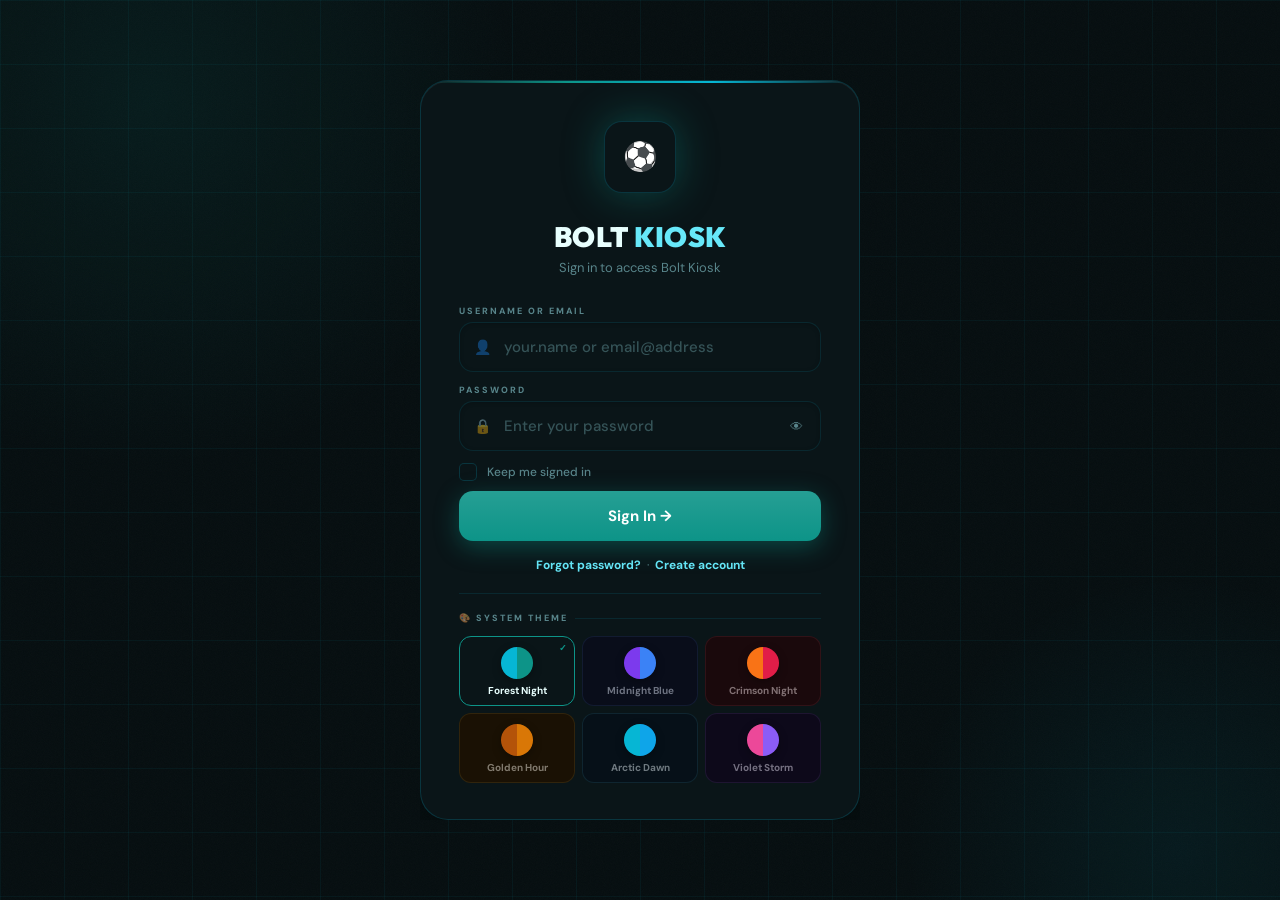
==== auth.html @ 54aefd0e "Add files via upload" ====
<!DOCTYPE html>
<html lang="en">
<head>
  <base target="_top">
  <meta name="viewport" content="width=device-width, initial-scale=1.0, viewport-fit=cover">
  <meta name="mobile-web-app-capable" content="yes">
  <meta name="apple-mobile-web-app-capable" content="yes">
  <link rel="preconnect" href="https://fonts.googleapis.com">
  <link rel="preconnect" href="https://fonts.gstatic.com" crossorigin>
  <link href="https://fonts.googleapis.com/css2?family=Outfit:wght@300;400;500;600;700;800;900&family=DM+Sans:wght@300;400;500;600;700&display=swap" rel="stylesheet">
  <style>
    /* ══════════════════════════════════════════════════
       THEME SYSTEM — 6 themes, CSS variables
    ══════════════════════════════════════════════════ */
    :root {
      /* Default: Forest Night (Bolt Teal) */
      --th-primary:#0d9488; --th-primary2:#0f766e;
      --th-primary-glow:rgba(13,148,136,0.4); --th-primary-soft:rgba(13,148,136,0.14);
      --th-accent:#06b6d4; --th-accent-soft:rgba(6,182,212,0.1);
      --th-ink:#060e10; --th-ink2:#0a1518; --th-ink3:#0d1c1f;
      --th-surface:rgba(255,255,255,0.04); --th-surface2:rgba(255,255,255,0.07);
      --th-rim:rgba(6,182,212,0.12); --th-rim2:rgba(6,182,212,0.2);
      --th-text:#e8fffe; --th-muted:rgba(165,243,252,0.5); --th-muted2:rgba(165,243,252,0.28);
      --th-val:#67e8f9; --th-val2:#a5f3fc;
      --th-grad1:rgba(13,148,136,0.1); --th-grad2:rgba(6,182,212,0.07);
      --th-bar:linear-gradient(90deg,transparent,#0d9488,#06b6d4,transparent);
    }
    [data-theme="midnight-blue"] {
      --th-primary:#3b82f6; --th-primary2:#1d4ed8;
      --th-primary-glow:rgba(59,130,246,0.35); --th-primary-soft:rgba(59,130,246,0.12);
      --th-accent:#7c3aed; --th-accent-soft:rgba(124,58,237,0.1);
      --th-ink:#060810; --th-ink2:#090d1a; --th-ink3:#0d1225;
      --th-surface:rgba(255,255,255,0.04); --th-surface2:rgba(255,255,255,0.07);
      --th-rim:rgba(100,150,255,0.1); --th-rim2:rgba(100,150,255,0.16);
      --th-text:#e8f0ff; --th-muted:rgba(232,240,255,0.45); --th-muted2:rgba(232,240,255,0.25);
      --th-val:#93c5fd; --th-val2:#c4b5fd;
      --th-grad1:rgba(59,130,246,0.07); --th-grad2:rgba(124,58,237,0.05);
      --th-bar:linear-gradient(90deg,transparent,#3b82f6,#7c3aed,transparent);
    }
    [data-theme="crimson-night"] {
      --th-primary:#e11d48; --th-primary2:#9f1239;
      --th-primary-glow:rgba(225,29,72,0.35); --th-primary-soft:rgba(225,29,72,0.12);
      --th-accent:#f97316; --th-accent-soft:rgba(249,115,22,0.1);
      --th-ink:#100608; --th-ink2:#1a090c; --th-ink3:#200d10;
      --th-surface:rgba(255,255,255,0.04); --th-surface2:rgba(255,255,255,0.07);
      --th-rim:rgba(255,100,120,0.1); --th-rim2:rgba(255,100,120,0.16);
      --th-text:#fff0f2; --th-muted:rgba(255,240,242,0.45); --th-muted2:rgba(255,240,242,0.25);
      --th-val:#fda4af; --th-val2:#fdba74;
      --th-grad1:rgba(225,29,72,0.07); --th-grad2:rgba(249,115,22,0.05);
      --th-bar:linear-gradient(90deg,transparent,#e11d48,#f97316,transparent);
    }
    [data-theme="golden-hour"] {
      --th-primary:#d97706; --th-primary2:#92400e;
      --th-primary-glow:rgba(217,119,6,0.35); --th-primary-soft:rgba(217,119,6,0.12);
      --th-accent:#b45309; --th-accent-soft:rgba(180,83,9,0.1);
      --th-ink:#0f0a04; --th-ink2:#1a1104; --th-ink3:#211608;
      --th-surface:rgba(255,255,255,0.04); --th-surface2:rgba(255,255,255,0.07);
      --th-rim:rgba(255,200,80,0.1); --th-rim2:rgba(255,200,80,0.16);
      --th-text:#fffbf0; --th-muted:rgba(255,251,240,0.45); --th-muted2:rgba(255,251,240,0.25);
      --th-val:#fcd34d; --th-val2:#fb923c;
      --th-grad1:rgba(217,119,6,0.07); --th-grad2:rgba(180,83,9,0.05);
      --th-bar:linear-gradient(90deg,transparent,#d97706,#b45309,transparent);
    }
    [data-theme="arctic-dawn"] {
      --th-primary:#0ea5e9; --th-primary2:#0369a1;
      --th-primary-glow:rgba(14,165,233,0.35); --th-primary-soft:rgba(14,165,233,0.12);
      --th-accent:#06b6d4; --th-accent-soft:rgba(6,182,212,0.1);
      --th-ink:#030a10; --th-ink2:#061018; --th-ink3:#081520;
      --th-surface:rgba(255,255,255,0.04); --th-surface2:rgba(255,255,255,0.07);
      --th-rim:rgba(100,220,255,0.1); --th-rim2:rgba(100,220,255,0.16);
      --th-text:#f0faff; --th-muted:rgba(240,250,255,0.45); --th-muted2:rgba(240,250,255,0.25);
      --th-val:#7dd3fc; --th-val2:#67e8f9;
      --th-grad1:rgba(14,165,233,0.07); --th-grad2:rgba(6,182,212,0.05);
      --th-bar:linear-gradient(90deg,transparent,#0ea5e9,#06b6d4,transparent);
    }
    [data-theme="violet-storm"] {
      --th-primary:#8b5cf6; --th-primary2:#6d28d9;
      --th-primary-glow:rgba(139,92,246,0.35); --th-primary-soft:rgba(139,92,246,0.12);
      --th-accent:#ec4899; --th-accent-soft:rgba(236,72,153,0.1);
      --th-ink:#080610; --th-ink2:#0d091a; --th-ink3:#110c22;
      --th-surface:rgba(255,255,255,0.04); --th-surface2:rgba(255,255,255,0.07);
      --th-rim:rgba(180,130,255,0.1); --th-rim2:rgba(180,130,255,0.16);
      --th-text:#f5f0ff; --th-muted:rgba(245,240,255,0.45); --th-muted2:rgba(245,240,255,0.25);
      --th-val:#c4b5fd; --th-val2:#f9a8d4;
      --th-grad1:rgba(139,92,246,0.07); --th-grad2:rgba(236,72,153,0.05);
      --th-bar:linear-gradient(90deg,transparent,#8b5cf6,#ec4899,transparent);
    }

    *,*::before,*::after{box-sizing:border-box;margin:0;padding:0}
    html,body{height:100%;height:100dvh;overflow:hidden}
    body{
      font-family:'DM Sans',sans-serif;
      background:var(--th-ink);
      color:var(--th-text);
      display:flex;align-items:center;justify-content:center;
    }

    /* BG */
    .bg{position:fixed;inset:0;z-index:0;pointer-events:none;overflow:hidden}
    .bg-noise{
      position:absolute;inset:0;opacity:0.028;
      background-image:url("data:image/svg+xml,%3Csvg viewBox='0 0 256 256' xmlns='http://www.w3.org/2000/svg'%3E%3Cfilter id='n'%3E%3CfeTurbulence type='fractalNoise' baseFrequency='0.9' numOctaves='4' stitchTiles='stitch'/%3E%3C/filter%3E%3Crect width='100%25' height='100%25' filter='url(%23n)'/%3E%3C/svg%3E");
      background-size:200px;
    }
    .bg-glow1{
      position:absolute;width:800px;height:800px;top:-300px;left:-250px;
      background:radial-gradient(circle,var(--th-grad1),transparent 65%);
      animation:glowDrift 30s ease-in-out infinite;
    }
    .bg-glow2{
      position:absolute;width:600px;height:600px;bottom:-250px;right:-200px;
      background:radial-gradient(circle,var(--th-grad2),transparent 65%);
      animation:glowDrift 22s ease-in-out infinite reverse;
    }
    .bg-grid{
      position:absolute;inset:0;
      background-image:linear-gradient(var(--th-rim) 1px,transparent 1px),
        linear-gradient(90deg,var(--th-rim) 1px,transparent 1px);
      background-size:64px 64px;opacity:0.5;
    }
    @keyframes glowDrift{0%,100%{transform:translate(0,0)}33%{transform:translate(50px,-40px)}66%{transform:translate(-35px,50px)}}

    /* CARD */
    .auth-wrap{
      position:relative;z-index:1;
      width:min(440px,96vw);
      max-height:96dvh;
      overflow-y:auto;
      scrollbar-width:none;
    }
    .auth-wrap::-webkit-scrollbar{display:none}
    .auth-card{
      background:var(--th-ink2);
      border:1px solid var(--th-rim2);
      border-radius:28px;
      padding:40px 38px 36px;
      box-shadow:0 40px 100px rgba(0,0,0,0.65),0 0 80px var(--th-grad1),inset 0 1px 0 rgba(255,255,255,0.06);
      animation:cardIn 0.6s cubic-bezier(0.22,0.68,0,1.1) both;
      position:relative;overflow:hidden;
    }
    .auth-card::before{
      content:'';position:absolute;top:0;left:0;right:0;height:2px;
      background:var(--th-bar);
    }
    @keyframes cardIn{from{opacity:0;transform:translateY(40px) scale(0.96)}to{opacity:1;transform:none}}

    /* LOGO */
    .logo-wrap{display:flex;align-items:center;justify-content:center;margin-bottom:26px}
    .logo-frame{
      width:72px;height:72px;border-radius:18px;
      background:var(--th-ink2);
      border:1px solid var(--th-rim2);
      padding:8px;display:flex;align-items:center;justify-content:center;overflow:hidden;
      box-shadow:0 0 40px var(--th-primary-glow);position:relative;
    }
    .logo-frame::before{
      content:'';position:absolute;inset:-4px;border-radius:22px;
      border:1.5px solid rgba(255,255,255,0.08);
      animation:framePulse 4s ease-in-out infinite;
    }
    @keyframes framePulse{0%,100%{opacity:0.5;transform:scale(1)}50%{opacity:1;transform:scale(1.04)}}
    .logo-frame img{width:100%;height:100%;object-fit:contain;border-radius:10px}
    .logo-fallback{position:absolute;inset:0;display:flex;align-items:center;justify-content:center;font-size:28px}

    /* PAGE TITLES */
    .page-view{display:none;animation:viewIn 0.3s ease both}
    .page-view.active{display:block}
    @keyframes viewIn{from{opacity:0;transform:translateX(12px)}to{opacity:1;transform:none}}
    .page-title{
      font-family:'Outfit',sans-serif;
      font-size:28px;font-weight:900;letter-spacing:0.5px;
      text-align:center;margin-bottom:4px;color:var(--th-text);
    }
    .page-title em{color:var(--th-val);font-style:normal}
    .page-sub{
      text-align:center;font-size:13px;color:var(--th-muted);
      margin-bottom:28px;font-weight:400;line-height:1.5;
    }

    /* FORM ELEMENTS */
    .field{display:flex;flex-direction:column;gap:5px;margin-bottom:12px}
    .field-label{font-size:9px;font-weight:800;text-transform:uppercase;letter-spacing:2px;color:var(--th-muted)}
    .field-wrap{position:relative}
    .field-icon{position:absolute;left:15px;top:50%;transform:translateY(-50%);font-size:14px;pointer-events:none;opacity:0.45;transition:opacity 0.2s}
    .field-wrap:focus-within .field-icon{opacity:0.9}
    .field-input{
      width:100%;padding:14px 14px 14px 44px;
      font-size:15px;font-family:'DM Sans',sans-serif;font-weight:500;
      background:var(--th-ink2);border:1.5px solid var(--th-rim);border-radius:14px;
      color:var(--th-text);transition:all 0.25s;outline:none;
      box-shadow:inset 0 1px 4px rgba(0,0,0,0.2);
    }
    .field-input::placeholder{color:var(--th-muted2)}
    .field-input:focus{border-color:var(--th-primary);box-shadow:0 0 0 4px var(--th-primary-glow),inset 0 1px 4px rgba(0,0,0,0.2)}
    .field-input.no-icon{padding-left:16px}
    .field-input.err{border-color:#ef4444;box-shadow:0 0 0 3px rgba(239,68,68,0.2)}
    .pw-toggle{position:absolute;right:14px;top:50%;transform:translateY(-50%);background:none;border:none;color:var(--th-muted);cursor:pointer;padding:4px;font-size:13px;line-height:1;transition:color 0.2s}
    .pw-toggle:hover{color:var(--th-text)}

    /* ERROR / SUCCESS MSGS */
    .form-msg{
      padding:10px 14px;border-radius:10px;font-size:12px;font-weight:600;
      margin-bottom:12px;display:none;line-height:1.5;
    }
    .form-msg.err{background:rgba(239,68,68,0.1);border:1px solid rgba(239,68,68,0.25);color:#fca5a5}
    .form-msg.ok{background:rgba(42,125,79,0.1);border:1px solid rgba(42,125,79,0.25);color:var(--th-val)}
    .form-msg.show{display:block}

    /* BUTTONS */
    .btn-primary{
      width:100%;padding:15px;margin-top:6px;
      font-family:'DM Sans',sans-serif;font-size:15px;font-weight:700;
      border:none;border-radius:14px;cursor:pointer;transition:all 0.2s;
      background:var(--th-primary);color:#fff;
      box-shadow:0 6px 24px var(--th-primary-glow);
      position:relative;overflow:hidden;
    }
    .btn-primary::after{content:'';position:absolute;inset:0;background:linear-gradient(180deg,rgba(255,255,255,0.1),transparent);border-radius:14px}
    .btn-primary:hover{background:var(--th-primary2);transform:translateY(-1px);box-shadow:0 10px 32px var(--th-primary-glow)}
    .btn-primary:active{transform:scale(0.98)}
    .btn-primary:disabled{opacity:0.45;cursor:not-allowed;transform:none}
    .btn-primary .btn-spinner{display:none;width:16px;height:16px;border-radius:50%;border:2px solid rgba(255,255,255,0.25);border-top-color:#fff;animation:spin 0.7s linear infinite;margin:0 auto}
    .btn-primary.loading .btn-text{display:none}
    .btn-primary.loading .btn-spinner{display:block}
    @keyframes spin{to{transform:rotate(360deg)}}

    /* LINKS */
    .link-row{text-align:center;margin-top:16px;font-size:12px;color:var(--th-muted)}
    .link-btn{background:none;border:none;color:var(--th-val);font-weight:700;cursor:pointer;font-family:'DM Sans',sans-serif;font-size:12px;text-decoration:none;transition:opacity 0.2s}
    .link-btn:hover{opacity:0.75;text-decoration:underline}

    /* DIVIDER */
    .divider{display:flex;align-items:center;gap:10px;margin:16px 0;color:var(--th-muted2);font-size:10px;font-weight:700;letter-spacing:1px;text-transform:uppercase}
    .divider::before,.divider::after{content:'';flex:1;height:1px;background:var(--th-rim)}

    /* REMEMBER ME */
    .check-row{display:flex;align-items:center;gap:10px;cursor:pointer;margin-bottom:4px}
    .check-box{width:18px;height:18px;border-radius:5px;border:1.5px solid var(--th-rim2);background:var(--th-ink2);flex-shrink:0;display:flex;align-items:center;justify-content:center;font-size:10px;color:transparent;transition:all 0.2s}
    input[type=checkbox]:checked+.check-box{background:var(--th-primary);border-color:var(--th-primary);color:#fff}
    input[type=checkbox]{display:none}
    .check-label{font-size:12px;color:var(--th-muted);font-weight:500}

    /* ════════════════════════════════════════
       THEME PICKER
    ════════════════════════════════════════ */
    .theme-section{margin-top:20px;padding-top:18px;border-top:1px solid var(--th-rim)}
    .theme-section-title{font-size:9px;font-weight:800;text-transform:uppercase;letter-spacing:2px;color:var(--th-muted);margin-bottom:12px;display:flex;align-items:center;gap:7px}
    .theme-section-title::after{content:'';flex:1;height:1px;background:var(--th-rim)}
    .theme-grid{display:grid;grid-template-columns:repeat(3,1fr);gap:7px}
    .theme-swatch{
      display:flex;flex-direction:column;align-items:center;gap:6px;
      padding:10px 8px 8px;border-radius:12px;
      border:1.5px solid var(--th-rim);background:var(--th-ink2);
      cursor:pointer;transition:all 0.2s;position:relative;
      -webkit-tap-highlight-color:transparent;
    }
    .theme-swatch:hover{border-color:var(--th-rim2);transform:translateY(-1px)}
    .theme-swatch.active{border-color:var(--ts-primary,#2A7D4F);box-shadow:0 0 0 2px rgba(var(--ts-primary-rgb,42 125 79),.25)}
    .theme-swatch.active::after{content:'✓';position:absolute;top:5px;right:7px;font-size:9px;font-weight:900;color:var(--ts-primary,#2A7D4F)}
    .ts-dot{
      width:32px;height:32px;border-radius:50%;
      background:conic-gradient(var(--ts-a,#2A7D4F) 0deg 180deg, var(--ts-b,#1A7A8A) 180deg 360deg);
      box-shadow:0 3px 10px rgba(0,0,0,0.3);flex-shrink:0;
    }
    .ts-name{font-size:10px;font-weight:700;color:var(--th-muted);text-align:center;line-height:1.2}
    .theme-swatch.active .ts-name{color:var(--th-text)}

    /* STRENGTH METER */
    .pw-strength{margin-top:5px;display:none}
    .pw-strength.show{display:block}
    .pw-strength-bar{height:3px;border-radius:2px;background:var(--th-rim);overflow:hidden}
    .pw-strength-fill{height:100%;border-radius:2px;transition:all 0.4s;width:0}
    .pw-strength-label{font-size:10px;font-weight:700;margin-top:4px;color:var(--th-muted)}

    /* BACK BUTTON */
    .back-btn{
      display:flex;align-items:center;gap:6px;
      background:none;border:none;color:var(--th-muted);
      font-family:'DM Sans',sans-serif;font-size:12px;font-weight:700;
      cursor:pointer;margin-bottom:20px;padding:0;transition:color 0.2s;
    }
    .back-btn:hover{color:var(--th-text)}

    /* EMAIL SENT STATE */
    .email-sent-state{text-align:center;padding:20px 0}
    .email-sent-icon{font-size:56px;margin-bottom:12px;animation:iconBounce 0.6s cubic-bezier(0.22,0.68,0,1.4) both}
    @keyframes iconBounce{from{transform:scale(0)}to{transform:scale(1)}}

    /* SHAKE */
    @keyframes shake{0%,100%{transform:translateX(0)}20%,60%{transform:translateX(-5px)}40%,80%{transform:translateX(5px)}}
    .shake{animation:shake 0.35s ease both}

    /* SCROLLBAR */
    ::-webkit-scrollbar{width:3px}
    ::-webkit-scrollbar-track{background:transparent}
    ::-webkit-scrollbar-thumb{background:var(--th-rim2);border-radius:99px}

    @media(max-height:680px){.auth-card{padding:28px 28px 24px}}
    @media(max-width:400px){.auth-card{padding:28px 20px 24px}.theme-grid{grid-template-columns:repeat(2,1fr)}}
  </style>
</head>
<body>

<div class="bg">
  <div class="bg-noise"></div>
  <div class="bg-grid"></div>
  <div class="bg-glow1"></div>
  <div class="bg-glow2"></div>
</div>

<div class="auth-wrap">
  <div class="auth-card" id="authCard">

    <!-- LOGO -->
    <div class="logo-wrap">
      <div class="logo-frame">
        <div class="logo-fallback" id="logoFallback">⚽</div>
        <img src="https://raw.githubusercontent.com/kevinwallace553-oss/bolt/2ce609ed7f22893b2cb2b91e7ddb20d856cbd056/Bolt%20submark.png"
          alt="Logo"
          onload="this.style.opacity='1';document.getElementById('logoFallback').style.display='none'"
          onerror="this.style.display='none';document.getElementById('logoFallback').style.display='flex'"
          style="opacity:0;transition:opacity 0.4s">
      </div>
    </div>

    <!-- ══════════════════ LOGIN VIEW ══════════════════ -->
    <div class="page-view active" id="viewLogin">
      <div class="page-title">BOLT <em>KIOSK</em></div>
      <div class="page-sub">Sign in to access Bolt Kiosk</div>

      <div class="form-msg err" id="loginErr"></div>

      <div class="field">
        <label class="field-label">Username or Email</label>
        <div class="field-wrap">
          <span class="field-icon">👤</span>
          <input class="field-input" id="loginUser" type="text" placeholder="your.name or email@address" autocomplete="username" autocapitalize="none" spellcheck="false">
        </div>
      </div>

      <div class="field">
        <label class="field-label">Password</label>
        <div class="field-wrap">
          <span class="field-icon">🔒</span>
          <input class="field-input" id="loginPass" type="password" placeholder="Enter your password" autocomplete="current-password">
          <button class="pw-toggle" onclick="togglePw('loginPass',this)" tabindex="-1">👁</button>
        </div>
      </div>

      <label class="check-row">
        <input type="checkbox" id="rememberMe">
        <div class="check-box">✓</div>
        <span class="check-label">Keep me signed in</span>
      </label>

      <button class="btn-primary" id="loginBtn" onclick="doLogin()">
        <span class="btn-text">Sign In →</span>
        <div class="btn-spinner"></div>
      </button>

      <div class="link-row">
        <button class="link-btn" onclick="showView('viewForgot')">Forgot password?</button>
        &nbsp;·&nbsp;
        <button class="link-btn" onclick="showView('viewRegister')">Create account</button>
      </div>

      <!-- THEME PICKER in login -->
      <div class="theme-section">
        <div class="theme-section-title">🎨 System Theme</div>
        <div class="theme-grid" id="themeGrid"></div>
      </div>
    </div>

    <!-- ══════════════════ REGISTER VIEW ══════════════════ -->
    <div class="page-view" id="viewRegister">
      <button class="back-btn" onclick="showView('viewLogin')">← Back to Sign In</button>
      <div class="page-title">Create <em>Account</em></div>
      <div class="page-sub">Register with your work email — admin approval not required</div>

      <div class="form-msg err" id="regErr"></div>
      <div class="form-msg ok" id="regOk"></div>

      <div class="field">
        <label class="field-label">Church / Organization Name</label>
        <div class="field-wrap">
          <span class="field-icon">⛪</span>
          <input class="field-input" id="regChurch" type="text" placeholder="e.g. Grace Community Church" autocapitalize="words">
        </div>
      </div>

      <div class="field">
        <label class="field-label">Full Name</label>
        <div class="field-wrap">
          <span class="field-icon">👤</span>
          <input class="field-input" id="regName" type="text" placeholder="First Last" autocomplete="name" autocapitalize="words">
        </div>
      </div>

      <div class="field">
        <label class="field-label">Email Address</label>
        <div class="field-wrap">
          <span class="field-icon">📧</span>
          <input class="field-input" id="regEmail" type="email" placeholder="you@email.com" autocomplete="email" autocapitalize="none">
        </div>
      </div>

      <div class="field">
        <label class="field-label">Username</label>
        <div class="field-wrap">
          <span class="field-icon">🏷</span>
          <input class="field-input" id="regUsername" type="text" placeholder="no spaces, e.g. sarah.j" autocomplete="username" autocapitalize="none" oninput="sanitizeUsername(this)">
        </div>
      </div>

      <div class="field">
        <label class="field-label">Password</label>
        <div class="field-wrap">
          <span class="field-icon">🔒</span>
          <input class="field-input" id="regPass" type="password" placeholder="Min 8 chars" autocomplete="new-password" oninput="checkPwStrength(this.value)">
          <button class="pw-toggle" onclick="togglePw('regPass',this)" tabindex="-1">👁</button>
        </div>
        <div class="pw-strength" id="pwStrength">
          <div class="pw-strength-bar"><div class="pw-strength-fill" id="pwFill"></div></div>
          <div class="pw-strength-label" id="pwLabel">Too short</div>
        </div>
      </div>

      <div class="field">
        <label class="field-label">Confirm Password</label>
        <div class="field-wrap">
          <span class="field-icon">🔒</span>
          <input class="field-input" id="regPass2" type="password" placeholder="Repeat password" autocomplete="new-password">
          <button class="pw-toggle" onclick="togglePw('regPass2',this)" tabindex="-1">👁</button>
        </div>
      </div>

      <button class="btn-primary" id="regBtn" onclick="doRegister()">
        <span class="btn-text">Create Account →</span>
        <div class="btn-spinner"></div>
      </button>

      <div class="link-row">
        Already have an account? <button class="link-btn" onclick="showView('viewLogin')">Sign In</button>
      </div>
    </div>

    <!-- ══════════════════ FORGOT PASSWORD VIEW ══════════════════ -->
    <div class="page-view" id="viewForgot">
      <button class="back-btn" onclick="showView('viewLogin')">← Back to Sign In</button>

      <!-- Step 1: Enter email -->
      <div id="forgotStep1">
        <div class="page-title">Reset <em>Password</em></div>
        <div class="page-sub">Enter your registered email. We'll send you a reset code.</div>

        <div class="form-msg err" id="forgotErr"></div>

        <div class="field">
          <label class="field-label">Email Address</label>
          <div class="field-wrap">
            <span class="field-icon">📧</span>
            <input class="field-input" id="forgotEmail" type="email" placeholder="you@email.com" autocomplete="email" autocapitalize="none">
          </div>
        </div>

        <button class="btn-primary" id="forgotBtn" onclick="doForgot()">
          <span class="btn-text">Send Reset Code →</span>
          <div class="btn-spinner"></div>
        </button>
      </div>

      <!-- Step 2: Enter code + new password -->
      <div id="forgotStep2" style="display:none">
        <div class="page-title">New <em>Password</em></div>
        <div class="page-sub">Enter the 6-digit code sent to your email, then set a new password.</div>

        <div class="form-msg err" id="resetErr"></div>
        <div class="form-msg ok" id="resetOk"></div>

        <div class="field">
          <label class="field-label">Reset Code (6 digits)</label>
          <div class="field-wrap">
            <span class="field-icon">🔑</span>
            <input class="field-input" id="resetCode" type="text" placeholder="123456" maxlength="6"
              inputmode="numeric" autocomplete="one-time-code" style="letter-spacing:6px;font-size:20px;font-weight:800;text-align:center">
          </div>
        </div>

        <div class="field">
          <label class="field-label">New Password</label>
          <div class="field-wrap">
            <span class="field-icon">🔒</span>
            <input class="field-input" id="newPass" type="password" placeholder="Min 8 characters" oninput="checkPwStrength(this.value,'pwFill2','pwLabel2')">
            <button class="pw-toggle" onclick="togglePw('newPass',this)" tabindex="-1">👁</button>
          </div>
          <div class="pw-strength show" id="pwStrength2" style="display:none">
            <div class="pw-strength-bar"><div class="pw-strength-fill" id="pwFill2"></div></div>
            <div class="pw-strength-label" id="pwLabel2"></div>
          </div>
        </div>

        <div class="field">
          <label class="field-label">Confirm New Password</label>
          <div class="field-wrap">
            <span class="field-icon">🔒</span>
            <input class="field-input" id="newPass2" type="password" placeholder="Repeat password">
            <button class="pw-toggle" onclick="togglePw('newPass2',this)" tabindex="-1">👁</button>
          </div>
        </div>

        <button class="btn-primary" id="resetBtn" onclick="doReset()">
          <span class="btn-text">Set New Password →</span>
          <div class="btn-spinner"></div>
        </button>
      </div>
    </div>

  </div><!-- /auth-card -->
</div><!-- /auth-wrap -->

<script>
/* ══════════════════════════════════════════════════
   THEME SYSTEM
══════════════════════════════════════════════════ */
const THEMES=[
  {id:'forest-night', name:'Forest Night', a:'#0d9488', b:'#06b6d4'},
  {id:'midnight-blue', name:'Midnight Blue', a:'#3b82f6', b:'#7c3aed'},
  {id:'crimson-night', name:'Crimson Night', a:'#e11d48', b:'#f97316'},
  {id:'golden-hour', name:'Golden Hour', a:'#d97706', b:'#b45309'},
  {id:'arctic-dawn', name:'Arctic Dawn', a:'#0ea5e9', b:'#06b6d4'},
  {id:'violet-storm', name:'Violet Storm', a:'#8b5cf6', b:'#ec4899'},
];

function loadTheme(){
  try{const t=sessionStorage.getItem('bolt_theme')||'forest-night';applyTheme(t);}catch(e){}
}
function applyTheme(id){
  const root=document.documentElement;
  // Remove old theme attr
  root.removeAttribute('data-theme');
  if(id!=='forest-night') root.setAttribute('data-theme',id);
  try{sessionStorage.setItem('bolt_theme',id);}catch(e){}
  // Update swatch active states
  document.querySelectorAll('.theme-swatch').forEach(sw=>{
    sw.classList.toggle('active',sw.dataset.theme===id);
  });
}
function buildThemeGrid(){
  const grid=document.getElementById('themeGrid');
  grid.innerHTML=THEMES.map(t=>`
    <div class="theme-swatch" data-theme="${t.id}" onclick="applyTheme('${t.id}')"
      style="--ts-a:${t.a};--ts-b:${t.b};--ts-primary:${t.a}">
      <div class="ts-dot"></div>
      <div class="ts-name">${t.name}</div>
    </div>
  `).join('');
  loadTheme();
}
buildThemeGrid();

/* ══════════════════════════════════════════════════
   VIEW SWITCHING
══════════════════════════════════════════════════ */
function showView(id){
  document.querySelectorAll('.page-view').forEach(v=>{
    v.classList.remove('active');v.style.animation='none';
  });
  const v=document.getElementById(id);
  v.style.animation='';v.classList.add('active');
  // Scroll to top
  const w=document.querySelector('.auth-wrap');if(w)w.scrollTop=0;
  // Clear messages
  document.querySelectorAll('.form-msg').forEach(m=>{m.classList.remove('show');m.textContent='';});
}

/* ══════════════════════════════════════════════════
   UTILS
══════════════════════════════════════════════════ */
function togglePw(id,btn){
  const inp=document.getElementById(id);
  if(inp.type==='password'){inp.type='text';btn.textContent='🙈';}
  else{inp.type='password';btn.textContent='👁';}
}
function showMsg(id,msg,type='err'){
  const el=document.getElementById(id);el.textContent=msg;
  el.className='form-msg '+(type||'err')+' show';
}
function hideMsg(id){const el=document.getElementById(id);if(el){el.classList.remove('show');el.textContent='';}}
function setLoading(btnId,on){
  const btn=document.getElementById(btnId);
  btn.disabled=on;btn.classList.toggle('loading',on);
}
function shake(inputId){
  const el=document.getElementById(inputId);
  el.classList.remove('shake');void el.offsetWidth;el.classList.add('shake');
  setTimeout(()=>el.classList.remove('shake'),400);
}
function sanitizeUsername(inp){inp.value=inp.value.toLowerCase().replace(/[^a-z0-9._-]/g,'');}

function checkPwStrength(pw,fillId='pwFill',labelId='pwLabel'){
  const fill=document.getElementById(fillId),label=document.getElementById(labelId);
  const strength=document.getElementById('pwStrength');
  if(!fill||!label)return;
  if(strength)strength.classList.toggle('show',pw.length>0);
  let score=0;
  if(pw.length>=8)score++;if(pw.length>=12)score++;
  if(/[A-Z]/.test(pw))score++;if(/[0-9]/.test(pw))score++;if(/[^A-Za-z0-9]/.test(pw))score++;
  const configs=[
    {pct:'20%',color:'#ef4444',text:'Too weak'},
    {pct:'40%',color:'#f97316',text:'Weak'},
    {pct:'60%',color:'#f59e0b',text:'Fair'},
    {pct:'80%',color:'#84cc16',text:'Good'},
    {pct:'100%',color:'#22c55e',text:'Strong ✓'},
  ];
  const c=configs[Math.max(0,score-1)]||configs[0];
  fill.style.width=c.pct;fill.style.background=c.color;label.style.color=c.color;label.textContent=c.text;
}

/* ══════════════════════════════════════════════════
   LOGIN
══════════════════════════════════════════════════ */
function doLogin(){
  const user=document.getElementById('loginUser').value.trim();
  const pass=document.getElementById('loginPass').value;
  hideMsg('loginErr');
  if(!user){showMsg('loginErr','Please enter your username or email.');shake('loginUser');return;}
  if(!pass){showMsg('loginErr','Please enter your password.');shake('loginPass');return;}
  setLoading('loginBtn',true);
  google.script.run
    .withSuccessHandler(r=>{
      setLoading('loginBtn',false);
      if(r&&r.success){
        // Pass token via URL — sessionStorage doesn't persist across GAS page loads
        const token=encodeURIComponent(r.token||'');
        const orgId=encodeURIComponent(r.orgId||'ORG_DEFAULT');
        const user=encodeURIComponent(JSON.stringify({name:r.name,role:r.role,username:r.username,orgId:r.orgId||'ORG_DEFAULT'}));
        // GAS serves pages in an iframe — must use window.top to navigate
        try{
          window.top.location.href='?page=home&token='+token+'&orgId='+orgId+'&user='+user;
        }catch(e){
          // fallback if top is blocked
          window.location.href='?page=home&token='+token+'&orgId='+orgId+'&user='+user;
        }
      }else{
        showMsg('loginErr',r&&r.error||'Invalid username or password.');
        shake('loginUser');shake('loginPass');
      }
    })
    .withFailureHandler(e=>{
      setLoading('loginBtn',false);
      showMsg('loginErr','Server error. Please try again.');
    })
    .authLoginAPI(user,pass);
}

/* ══════════════════════════════════════════════════
   REGISTER
══════════════════════════════════════════════════ */
function doRegister(){
  hideMsg('regErr');hideMsg('regOk');
  const church=document.getElementById('regChurch').value.trim();
  const name=document.getElementById('regName').value.trim();
  const email=document.getElementById('regEmail').value.trim().toLowerCase();
  const username=document.getElementById('regUsername').value.trim().toLowerCase();
  const pass=document.getElementById('regPass').value;
  const pass2=document.getElementById('regPass2').value;

  // Validate all fields including church name
  if(!church||church.length<3){showMsg('regErr','Church or organization name is required (min 3 characters).');shake('regChurch');return;}
  if(!name){showMsg('regErr','Full name is required.');shake('regName');return;}
  if(!email||!/^[^\s@]+@[^\s@]+\.[^\s@]+$/.test(email)){showMsg('regErr','Enter a valid email address.');shake('regEmail');return;}
  if(!username||username.length<3){showMsg('regErr','Username must be at least 3 characters.');shake('regUsername');return;}
  if(pass.length<8){showMsg('regErr','Password must be at least 8 characters.');shake('regPass');return;}
  if(pass!==pass2){showMsg('regErr','Passwords do not match.');shake('regPass2');return;}

  setLoading('regBtn',true);
  showMsg('regOk','Setting up your organization… this may take 15–20 seconds.','ok');

  // createOrganizationAPI creates the org spreadsheet AND the admin user in one call
  google.script.run
    .withSuccessHandler(r=>{
      setLoading('regBtn',false);
      hideMsg('regOk');
      if(r&&r.success){
        showMsg('regOk','✅ Organization created! Sign in with your credentials.','ok');
        // Clear the form
        ['regChurch','regName','regEmail','regUsername','regPass','regPass2'].forEach(id=>{
          const el=document.getElementById(id);if(el)el.value='';
        });
        setTimeout(()=>showView('viewLogin'),2500);
      }else{
        showMsg('regErr',r&&r.error||'Registration failed. Try again.');
      }
    })
    .withFailureHandler(e=>{
      setLoading('regBtn',false);
      hideMsg('regOk');
      showMsg('regErr','Server error: '+(e.message||'Please try again.'));
    })
    .createOrganizationAPI(church, email, name, username, pass);
}

/* ══════════════════════════════════════════════════
   FORGOT PASSWORD
══════════════════════════════════════════════════ */
let _forgotEmail='';
function doForgot(){
  hideMsg('forgotErr');
  const email=document.getElementById('forgotEmail').value.trim().toLowerCase();
  if(!email||!/^[^\s@]+@[^\s@]+\.[^\s@]+$/.test(email)){showMsg('forgotErr','Enter a valid email address.');shake('forgotEmail');return;}
  _forgotEmail=email;
  setLoading('forgotBtn',true);
  google.script.run
    .withSuccessHandler(r=>{
      setLoading('forgotBtn',false);
      if(r&&r.success){
        document.getElementById('forgotStep1').style.display='none';
        document.getElementById('forgotStep2').style.display='block';
        setTimeout(()=>document.getElementById('resetCode').focus(),200);
      }else{
        showMsg('forgotErr',r&&r.error||'No account found with that email.');
      }
    })
    .withFailureHandler(e=>{
      setLoading('forgotBtn',false);
      showMsg('forgotErr','Server error. Please try again.');
    })
    .authForgotPasswordAPI(email);
}

function doReset(){
  hideMsg('resetErr');hideMsg('resetOk');
  const code=document.getElementById('resetCode').value.trim();
  const np=document.getElementById('newPass').value;
  const np2=document.getElementById('newPass2').value;
  if(!code||code.length!==6||!/^\d{6}$/.test(code)){showMsg('resetErr','Enter the 6-digit code from your email.');shake('resetCode');return;}
  if(np.length<8){showMsg('resetErr','New password must be at least 8 characters.');shake('newPass');return;}
  if(np!==np2){showMsg('resetErr','Passwords do not match.');shake('newPass2');return;}
  setLoading('resetBtn',true);
  google.script.run
    .withSuccessHandler(r=>{
      setLoading('resetBtn',false);
      if(r&&r.success){
        showMsg('resetOk','✅ Password updated! Redirecting to sign in…','ok');
        setTimeout(()=>{
          document.getElementById('forgotStep2').style.display='none';
          document.getElementById('forgotStep1').style.display='block';
          document.getElementById('forgotEmail').value='';
          showView('viewLogin');
        },2200);
      }else{
        showMsg('resetErr',r&&r.error||'Invalid or expired code. Try again.');
        shake('resetCode');
      }
    })
    .withFailureHandler(e=>{
      setLoading('resetBtn',false);
      showMsg('resetErr','Server error. Please try again.');
    })
    .authResetPasswordAPI(_forgotEmail,code,np);
}

/* ══════════════════════════════════════════════════
   ENTER KEY SUPPORT
══════════════════════════════════════════════════ */
document.addEventListener('keydown',e=>{
  if(e.key!=='Enter'||e.isComposing)return;
  const active=document.querySelector('.page-view.active');if(!active)return;
  const id=active.id;
  if(id==='viewLogin')doLogin();
  else if(id==='viewRegister')doRegister();
  else if(id==='viewForgot'){
    if(document.getElementById('forgotStep2').style.display!=='none')doReset();
    else doForgot();
  }
});

/* ══════════════════════════════════════════════════
   AUTO-LOGIN CHECK
══════════════════════════════════════════════════ */
(function checkSession(){
  // Check if token passed via URL (coming from auth redirect)
  try{
    const params=new URLSearchParams(window.location.search);
    const urlToken=params.get('token');
    if(urlToken){
      // Already authenticated — shouldn't be on auth page; go to kiosk
      try{window.top.location.href='?page=kiosk&token='+encodeURIComponent(urlToken);}
      catch(e){window.location.href='?page=kiosk&token='+encodeURIComponent(urlToken);}
      return;
    }
  }catch(e){}
})();
</script>
</body>
</html>
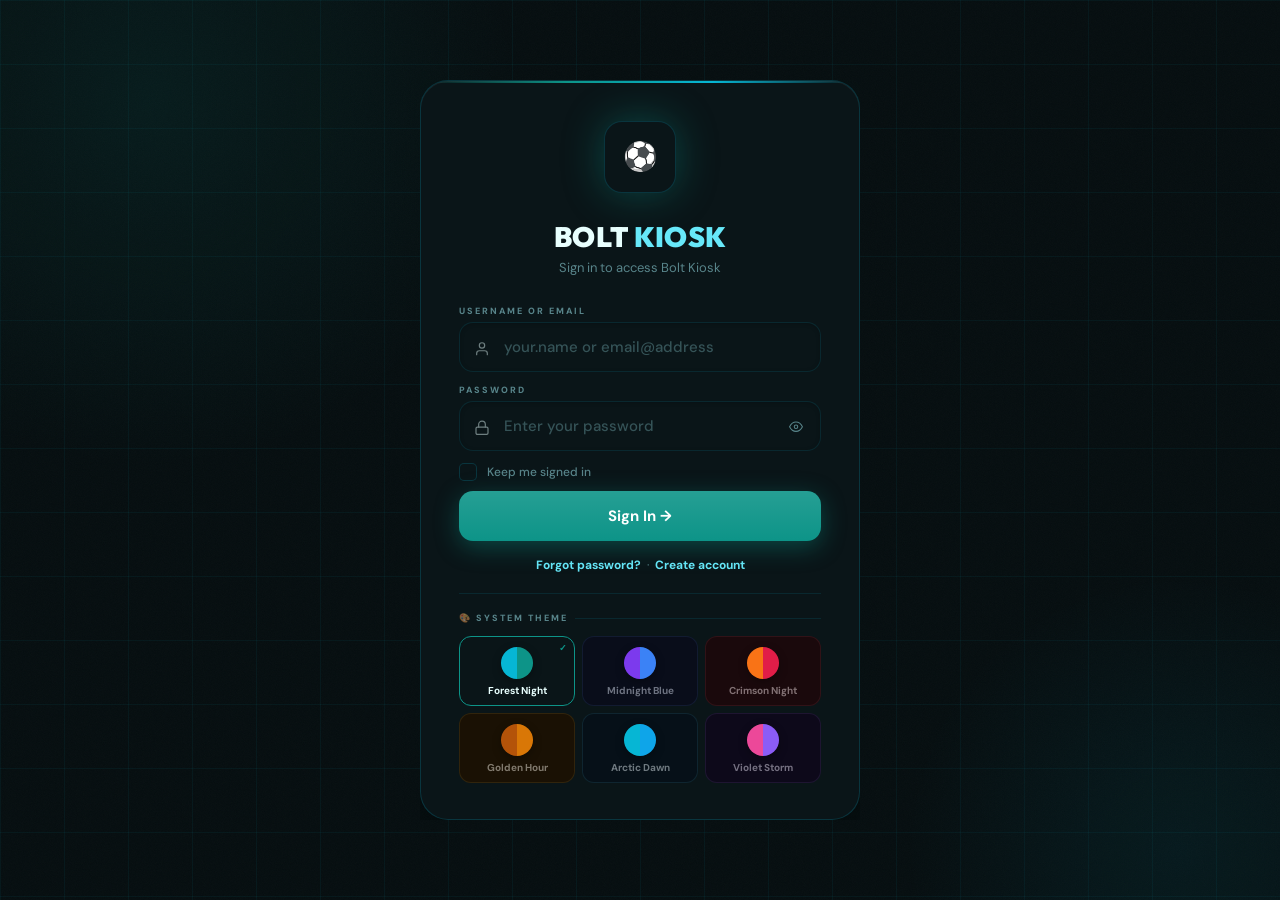
==== commit f546a363: "Add files via upload" ====
--- a/auth.html
+++ b/auth.html
@@ -333,7 +333,7 @@
       <div class="field">
         <label class="field-label">Username or Email</label>
         <div class="field-wrap">
-          <span class="field-icon">👤</span>
+          <span class="field-icon"><svg xmlns="http://www.w3.org/2000/svg" width="16" height="16" viewBox="0 0 24 24" fill="none" stroke="currentColor" stroke-width="1.8" stroke-linecap="round" stroke-linejoin="round" style="vertical-align:middle;flex-shrink:0;display:inline-block;"><path d="M20 21v-2a4 4 0 0 0-4-4H8a4 4 0 0 0-4 4v2"/><circle cx="12" cy="7" r="4"/></svg></span>
           <input class="field-input" id="loginUser" type="text" placeholder="your.name or email@address" autocomplete="username" autocapitalize="none" spellcheck="false">
         </div>
       </div>
@@ -341,9 +341,9 @@
       <div class="field">
         <label class="field-label">Password</label>
         <div class="field-wrap">
-          <span class="field-icon">🔒</span>
+          <span class="field-icon"><svg xmlns="http://www.w3.org/2000/svg" width="16" height="16" viewBox="0 0 24 24" fill="none" stroke="currentColor" stroke-width="1.8" stroke-linecap="round" stroke-linejoin="round" style="vertical-align:middle;flex-shrink:0;display:inline-block;"><rect x="3" y="11" width="18" height="11" rx="2"/><path d="M7 11V7a5 5 0 0 1 10 0v4"/></svg></span>
           <input class="field-input" id="loginPass" type="password" placeholder="Enter your password" autocomplete="current-password">
-          <button class="pw-toggle" onclick="togglePw('loginPass',this)" tabindex="-1">👁</button>
+          <button class="pw-toggle" onclick="togglePw('loginPass',this)" tabindex="-1"><svg xmlns="http://www.w3.org/2000/svg" width="14" height="14" viewBox="0 0 24 24" fill="none" stroke="currentColor" stroke-width="1.8" stroke-linecap="round" stroke-linejoin="round" style="vertical-align:middle;flex-shrink:0;display:inline-block;"><path d="M1 12s4-8 11-8 11 8 11 8-4 8-11 8-11-8-11-8z"/><circle cx="12" cy="12" r="3"/></svg></button>
         </div>
       </div>
 
@@ -383,7 +383,7 @@
       <div class="field">
         <label class="field-label">Church / Organization Name</label>
         <div class="field-wrap">
-          <span class="field-icon">⛪</span>
+          <span class="field-icon"><svg xmlns="http://www.w3.org/2000/svg" width="16" height="16" viewBox="0 0 24 24" fill="none" stroke="currentColor" stroke-width="1.8" stroke-linecap="round" stroke-linejoin="round" style="vertical-align:middle;flex-shrink:0;display:inline-block;"><path d="M12 2v4M10 4h4M3 10h18M5 10v10a1 1 0 0 0 1 1h4v-5h4v5h4a1 1 0 0 0 1-1V10"/><path d="M12 6v4"/></svg></span>
           <input class="field-input" id="regChurch" type="text" placeholder="e.g. Grace Community Church" autocapitalize="words">
         </div>
       </div>
@@ -391,7 +391,7 @@
       <div class="field">
         <label class="field-label">Full Name</label>
         <div class="field-wrap">
-          <span class="field-icon">👤</span>
+          <span class="field-icon"><svg xmlns="http://www.w3.org/2000/svg" width="16" height="16" viewBox="0 0 24 24" fill="none" stroke="currentColor" stroke-width="1.8" stroke-linecap="round" stroke-linejoin="round" style="vertical-align:middle;flex-shrink:0;display:inline-block;"><path d="M20 21v-2a4 4 0 0 0-4-4H8a4 4 0 0 0-4 4v2"/><circle cx="12" cy="7" r="4"/></svg></span>
           <input class="field-input" id="regName" type="text" placeholder="First Last" autocomplete="name" autocapitalize="words">
         </div>
       </div>
@@ -399,7 +399,7 @@
       <div class="field">
         <label class="field-label">Email Address</label>
         <div class="field-wrap">
-          <span class="field-icon">📧</span>
+          <span class="field-icon"><svg xmlns="http://www.w3.org/2000/svg" width="16" height="16" viewBox="0 0 24 24" fill="none" stroke="currentColor" stroke-width="1.8" stroke-linecap="round" stroke-linejoin="round" style="vertical-align:middle;flex-shrink:0;display:inline-block;"><path d="M4 4h16c1.1 0 2 .9 2 2v12c0 1.1-.9 2-2 2H4c-1.1 0-2-.9-2-2V6c0-1.1.9-2 2-2z"/><polyline points="22 6 12 13 2 6"/></svg></span>
           <input class="field-input" id="regEmail" type="email" placeholder="you@email.com" autocomplete="email" autocapitalize="none">
         </div>
       </div>
@@ -407,7 +407,7 @@
       <div class="field">
         <label class="field-label">Username</label>
         <div class="field-wrap">
-          <span class="field-icon">🏷</span>
+          <span class="field-icon"><svg xmlns="http://www.w3.org/2000/svg" width="16" height="16" viewBox="0 0 24 24" fill="none" stroke="currentColor" stroke-width="1.8" stroke-linecap="round" stroke-linejoin="round" style="vertical-align:middle;flex-shrink:0;display:inline-block;"><path d="M20.59 13.41l-7.17 7.17a2 2 0 0 1-2.83 0L2 12V2h10l8.59 8.59a2 2 0 0 1 0 2.82z"/><line x1="7" y1="7" x2="7.01" y2="7" stroke-width="2.5"/></svg></span>
           <input class="field-input" id="regUsername" type="text" placeholder="no spaces, e.g. sarah.j" autocomplete="username" autocapitalize="none" oninput="sanitizeUsername(this)">
         </div>
       </div>
@@ -415,9 +415,9 @@
       <div class="field">
         <label class="field-label">Password</label>
         <div class="field-wrap">
-          <span class="field-icon">🔒</span>
+          <span class="field-icon"><svg xmlns="http://www.w3.org/2000/svg" width="16" height="16" viewBox="0 0 24 24" fill="none" stroke="currentColor" stroke-width="1.8" stroke-linecap="round" stroke-linejoin="round" style="vertical-align:middle;flex-shrink:0;display:inline-block;"><rect x="3" y="11" width="18" height="11" rx="2"/><path d="M7 11V7a5 5 0 0 1 10 0v4"/></svg></span>
           <input class="field-input" id="regPass" type="password" placeholder="Min 8 chars" autocomplete="new-password" oninput="checkPwStrength(this.value)">
-          <button class="pw-toggle" onclick="togglePw('regPass',this)" tabindex="-1">👁</button>
+          <button class="pw-toggle" onclick="togglePw('regPass',this)" tabindex="-1"><svg xmlns="http://www.w3.org/2000/svg" width="14" height="14" viewBox="0 0 24 24" fill="none" stroke="currentColor" stroke-width="1.8" stroke-linecap="round" stroke-linejoin="round" style="vertical-align:middle;flex-shrink:0;display:inline-block;"><path d="M1 12s4-8 11-8 11 8 11 8-4 8-11 8-11-8-11-8z"/><circle cx="12" cy="12" r="3"/></svg></button>
         </div>
         <div class="pw-strength" id="pwStrength">
           <div class="pw-strength-bar"><div class="pw-strength-fill" id="pwFill"></div></div>
@@ -428,9 +428,9 @@
       <div class="field">
         <label class="field-label">Confirm Password</label>
         <div class="field-wrap">
-          <span class="field-icon">🔒</span>
+          <span class="field-icon"><svg xmlns="http://www.w3.org/2000/svg" width="16" height="16" viewBox="0 0 24 24" fill="none" stroke="currentColor" stroke-width="1.8" stroke-linecap="round" stroke-linejoin="round" style="vertical-align:middle;flex-shrink:0;display:inline-block;"><rect x="3" y="11" width="18" height="11" rx="2"/><path d="M7 11V7a5 5 0 0 1 10 0v4"/></svg></span>
           <input class="field-input" id="regPass2" type="password" placeholder="Repeat password" autocomplete="new-password">
-          <button class="pw-toggle" onclick="togglePw('regPass2',this)" tabindex="-1">👁</button>
+          <button class="pw-toggle" onclick="togglePw('regPass2',this)" tabindex="-1"><svg xmlns="http://www.w3.org/2000/svg" width="14" height="14" viewBox="0 0 24 24" fill="none" stroke="currentColor" stroke-width="1.8" stroke-linecap="round" stroke-linejoin="round" style="vertical-align:middle;flex-shrink:0;display:inline-block;"><path d="M1 12s4-8 11-8 11 8 11 8-4 8-11 8-11-8-11-8z"/><circle cx="12" cy="12" r="3"/></svg></button>
         </div>
       </div>
 
@@ -458,7 +458,7 @@
         <div class="field">
           <label class="field-label">Email Address</label>
           <div class="field-wrap">
-            <span class="field-icon">📧</span>
+            <span class="field-icon"><svg xmlns="http://www.w3.org/2000/svg" width="16" height="16" viewBox="0 0 24 24" fill="none" stroke="currentColor" stroke-width="1.8" stroke-linecap="round" stroke-linejoin="round" style="vertical-align:middle;flex-shrink:0;display:inline-block;"><path d="M4 4h16c1.1 0 2 .9 2 2v12c0 1.1-.9 2-2 2H4c-1.1 0-2-.9-2-2V6c0-1.1.9-2 2-2z"/><polyline points="22 6 12 13 2 6"/></svg></span>
             <input class="field-input" id="forgotEmail" type="email" placeholder="you@email.com" autocomplete="email" autocapitalize="none">
           </div>
         </div>
@@ -480,7 +480,7 @@
         <div class="field">
           <label class="field-label">Reset Code (6 digits)</label>
           <div class="field-wrap">
-            <span class="field-icon">🔑</span>
+            <span class="field-icon"><svg xmlns="http://www.w3.org/2000/svg" width="16" height="16" viewBox="0 0 24 24" fill="none" stroke="currentColor" stroke-width="1.8" stroke-linecap="round" stroke-linejoin="round" style="vertical-align:middle;flex-shrink:0;display:inline-block;"><path d="M21 2l-2 2m-7.61 7.61a5.5 5.5 0 1 1-7.778 7.778 5.5 5.5 0 0 1 7.777-7.777zm0 0L15.5 7.5m0 0l3 3L22 7l-3-3m-3.5 3.5L19 4"/></svg></span>
             <input class="field-input" id="resetCode" type="text" placeholder="123456" maxlength="6"
               inputmode="numeric" autocomplete="one-time-code" style="letter-spacing:6px;font-size:20px;font-weight:800;text-align:center">
           </div>
@@ -489,9 +489,9 @@
         <div class="field">
           <label class="field-label">New Password</label>
           <div class="field-wrap">
-            <span class="field-icon">🔒</span>
+            <span class="field-icon"><svg xmlns="http://www.w3.org/2000/svg" width="16" height="16" viewBox="0 0 24 24" fill="none" stroke="currentColor" stroke-width="1.8" stroke-linecap="round" stroke-linejoin="round" style="vertical-align:middle;flex-shrink:0;display:inline-block;"><rect x="3" y="11" width="18" height="11" rx="2"/><path d="M7 11V7a5 5 0 0 1 10 0v4"/></svg></span>
             <input class="field-input" id="newPass" type="password" placeholder="Min 8 characters" oninput="checkPwStrength(this.value,'pwFill2','pwLabel2')">
-            <button class="pw-toggle" onclick="togglePw('newPass',this)" tabindex="-1">👁</button>
+            <button class="pw-toggle" onclick="togglePw('newPass',this)" tabindex="-1"><svg xmlns="http://www.w3.org/2000/svg" width="14" height="14" viewBox="0 0 24 24" fill="none" stroke="currentColor" stroke-width="1.8" stroke-linecap="round" stroke-linejoin="round" style="vertical-align:middle;flex-shrink:0;display:inline-block;"><path d="M1 12s4-8 11-8 11 8 11 8-4 8-11 8-11-8-11-8z"/><circle cx="12" cy="12" r="3"/></svg></button>
           </div>
           <div class="pw-strength show" id="pwStrength2" style="display:none">
             <div class="pw-strength-bar"><div class="pw-strength-fill" id="pwFill2"></div></div>
@@ -502,9 +502,9 @@
         <div class="field">
           <label class="field-label">Confirm New Password</label>
           <div class="field-wrap">
-            <span class="field-icon">🔒</span>
+            <span class="field-icon"><svg xmlns="http://www.w3.org/2000/svg" width="16" height="16" viewBox="0 0 24 24" fill="none" stroke="currentColor" stroke-width="1.8" stroke-linecap="round" stroke-linejoin="round" style="vertical-align:middle;flex-shrink:0;display:inline-block;"><rect x="3" y="11" width="18" height="11" rx="2"/><path d="M7 11V7a5 5 0 0 1 10 0v4"/></svg></span>
             <input class="field-input" id="newPass2" type="password" placeholder="Repeat password">
-            <button class="pw-toggle" onclick="togglePw('newPass2',this)" tabindex="-1">👁</button>
+            <button class="pw-toggle" onclick="togglePw('newPass2',this)" tabindex="-1"><svg xmlns="http://www.w3.org/2000/svg" width="14" height="14" viewBox="0 0 24 24" fill="none" stroke="currentColor" stroke-width="1.8" stroke-linecap="round" stroke-linejoin="round" style="vertical-align:middle;flex-shrink:0;display:inline-block;"><path d="M1 12s4-8 11-8 11 8 11 8-4 8-11 8-11-8-11-8z"/><circle cx="12" cy="12" r="3"/></svg></button>
           </div>
         </div>
 
@@ -578,8 +578,8 @@
 ══════════════════════════════════════════════════ */
 function togglePw(id,btn){
   const inp=document.getElementById(id);
-  if(inp.type==='password'){inp.type='text';btn.textContent='🙈';}
-  else{inp.type='password';btn.textContent='👁';}
+  if(inp.type==='password'){inp.type='text';btn.innerHTML=`<svg xmlns="http://www.w3.org/2000/svg" width="14" height="14" viewBox="0 0 24 24" fill="none" stroke="currentColor" stroke-width="1.8" stroke-linecap="round" stroke-linejoin="round" style="vertical-align:middle;flex-shrink:0;display:inline-block;"><path d="M17.94 17.94A10.07 10.07 0 0 1 12 20c-7 0-11-8-11-8a18.45 18.45 0 0 1 5.06-5.94M9.9 4.24A9.12 9.12 0 0 1 12 4c7 0 11 8 11 8a18.5 18.5 0 0 1-2.16 3.19m-6.72-1.07a3 3 0 1 1-4.24-4.24"/><line x1="1" y1="1" x2="23" y2="23"/></svg>`;}
+  else{inp.type='password';btn.innerHTML=`<svg xmlns="http://www.w3.org/2000/svg" width="14" height="14" viewBox="0 0 24 24" fill="none" stroke="currentColor" stroke-width="1.8" stroke-linecap="round" stroke-linejoin="round" style="vertical-align:middle;flex-shrink:0;display:inline-block;"><path d="M1 12s4-8 11-8 11 8 11 8-4 8-11 8-11-8-11-8z"/><circle cx="12" cy="12" r="3"/></svg>`;}
 }
 function showMsg(id,msg,type='err'){
   const el=document.getElementById(id);el.textContent=msg;
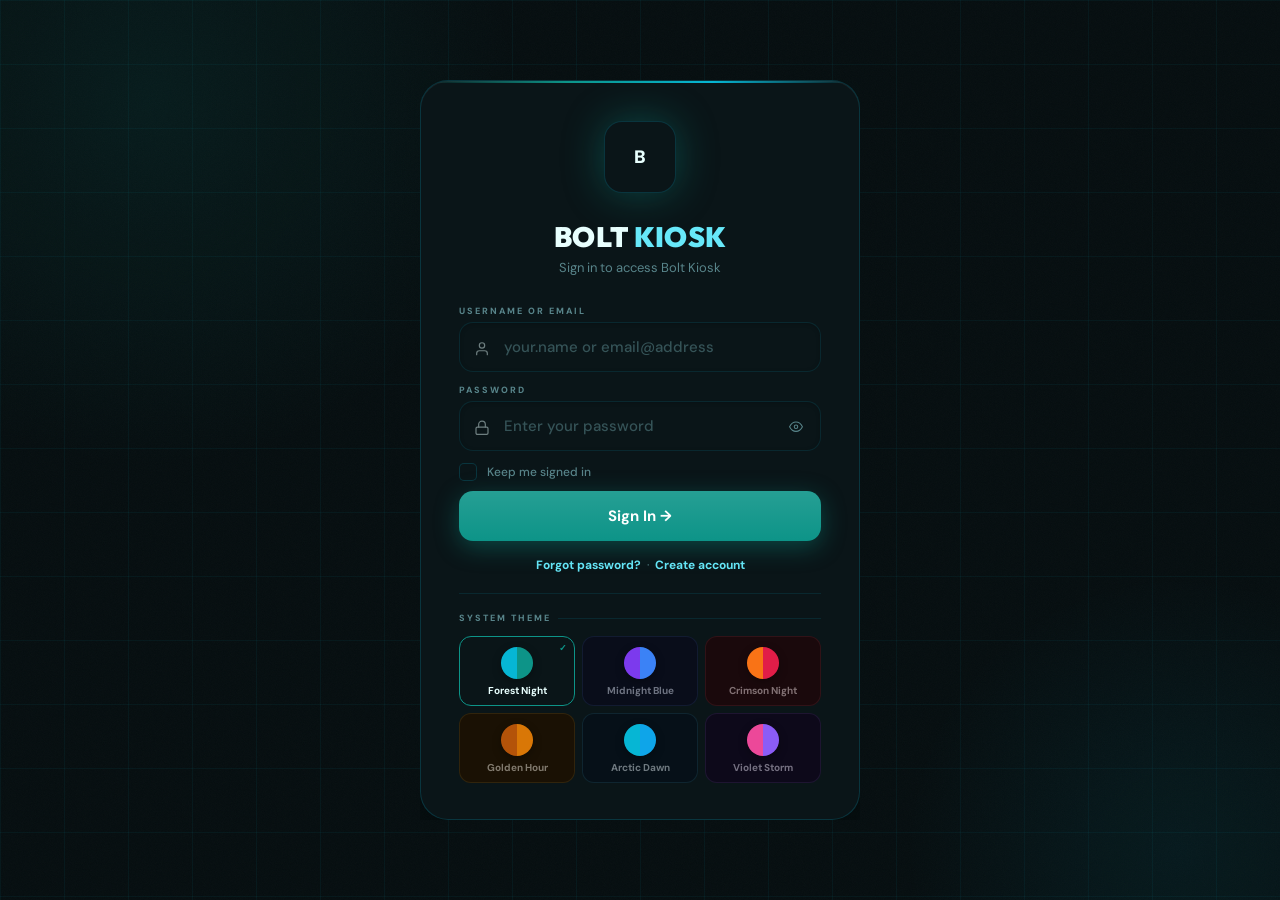
==== commit 61ab2289: "Add files via upload" ====
--- a/auth.html
+++ b/auth.html
@@ -314,7 +314,7 @@
     <!-- LOGO -->
     <div class="logo-wrap">
       <div class="logo-frame">
-        <div class="logo-fallback" id="logoFallback">⚽</div>
+        <div class="logo-fallback" id="logoFallback"><span style="font-weight:900;font-size:18px;color:var(--accent)">B</span></div>
         <img src="https://raw.githubusercontent.com/kevinwallace553-oss/bolt/2ce609ed7f22893b2cb2b91e7ddb20d856cbd056/Bolt%20submark.png"
           alt="Logo"
           onload="this.style.opacity='1';document.getElementById('logoFallback').style.display='none'"
@@ -366,7 +366,7 @@
 
       <!-- THEME PICKER in login -->
       <div class="theme-section">
-        <div class="theme-section-title">🎨 System Theme</div>
+        <div class="theme-section-title">System Theme</div>
         <div class="theme-grid" id="themeGrid"></div>
       </div>
     </div>
@@ -682,7 +682,7 @@
       setLoading('regBtn',false);
       hideMsg('regOk');
       if(r&&r.success){
-        showMsg('regOk','✅ Organization created! Sign in with your credentials.','ok');
+        showMsg('regOk','Organization created! Sign in with your credentials.','ok');
         // Clear the form
         ['regChurch','regName','regEmail','regUsername','regPass','regPass2'].forEach(id=>{
           const el=document.getElementById(id);if(el)el.value='';
@@ -741,7 +741,7 @@
     .withSuccessHandler(r=>{
       setLoading('resetBtn',false);
       if(r&&r.success){
-        showMsg('resetOk','✅ Password updated! Redirecting to sign in…','ok');
+        showMsg('resetOk','Password updated! Redirecting to sign in…','ok');
         setTimeout(()=>{
           document.getElementById('forgotStep2').style.display='none';
           document.getElementById('forgotStep1').style.display='block';
